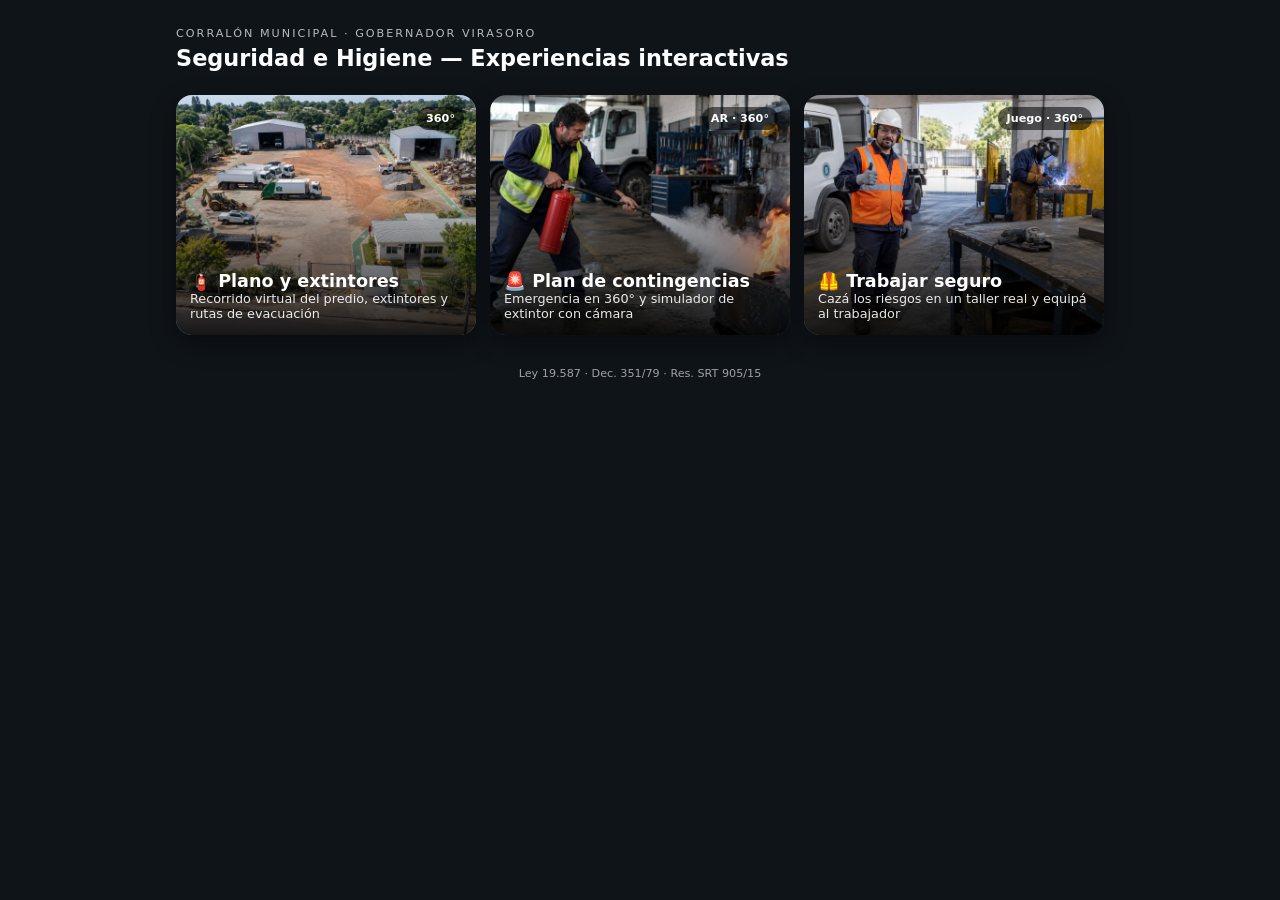
==== virasoro/index.html @ 939771e6 "Agregar experiencias interactivas 360° con QR (Corralón Municipal Virasoro) Co-Authored-By: Devin AI" ====
<!DOCTYPE html><html lang="es"><head><meta charset="UTF-8"><meta name="viewport" content="width=device-width, initial-scale=1.0">
<title>Seguridad e Higiene — Corralón Municipal Virasoro</title>
<style>*{box-sizing:border-box;margin:0;padding:0}body{font-family:'Segoe UI',system-ui,sans-serif;background:#0f1419;color:#fff}
header{padding:22px 16px 8px;max-width:960px;margin:0 auto}header small{letter-spacing:2px;text-transform:uppercase;opacity:.7;font-size:.7rem}header h1{font-size:1.4rem;margin-top:4px}
.g{display:grid;gap:14px;padding:16px;max-width:960px;margin:0 auto;grid-template-columns:repeat(auto-fit,minmax(260px,1fr))}
a.c{position:relative;display:block;height:240px;border-radius:16px;overflow:hidden;color:#fff;text-decoration:none;box-shadow:0 8px 24px rgba(0,0,0,.4)}
a.c img{width:100%;height:100%;object-fit:cover;transition:transform .6s}a.c:hover img{transform:scale(1.07)}
a.c div{position:absolute;inset:0;background:linear-gradient(transparent 35%,rgba(0,0,0,.85));display:flex;flex-direction:column;justify-content:flex-end;padding:14px}
a.c b{font-size:1.1rem}a.c span{font-size:.8rem;opacity:.9}a.c i{position:absolute;top:12px;right:12px;font-style:normal;background:rgba(0,0,0,.55);padding:5px 9px;border-radius:999px;font-size:.7rem;font-weight:700}
footer{text-align:center;font-size:.7rem;opacity:.6;padding:16px}</style></head><body>
<header><small>Corralón Municipal · Gobernador Virasoro</small><h1>Seguridad e Higiene — Experiencias interactivas</h1></header>
<div class="g">
<a class="c" href="plano/"><img src="img/plano_hero.jpg" alt=""><i>360°</i><div><b>🧯 Plano y extintores</b><span>Recorrido virtual del predio, extintores y rutas de evacuación</span></div></a>
<a class="c" href="contingencias/"><img src="img/contingencias_hero.jpg" alt=""><i>AR · 360°</i><div><b>🚨 Plan de contingencias</b><span>Emergencia en 360° y simulador de extintor con cámara</span></div></a>
<a class="c" href="trabajar-seguro/"><img src="img/seguro_hero.jpg" alt=""><i>Juego · 360°</i><div><b>🦺 Trabajar seguro</b><span>Cazá los riesgos en un taller real y equipá al trabajador</span></div></a>
</div><footer>Ley 19.587 · Dec. 351/79 · Res. SRT 905/15</footer></body></html>
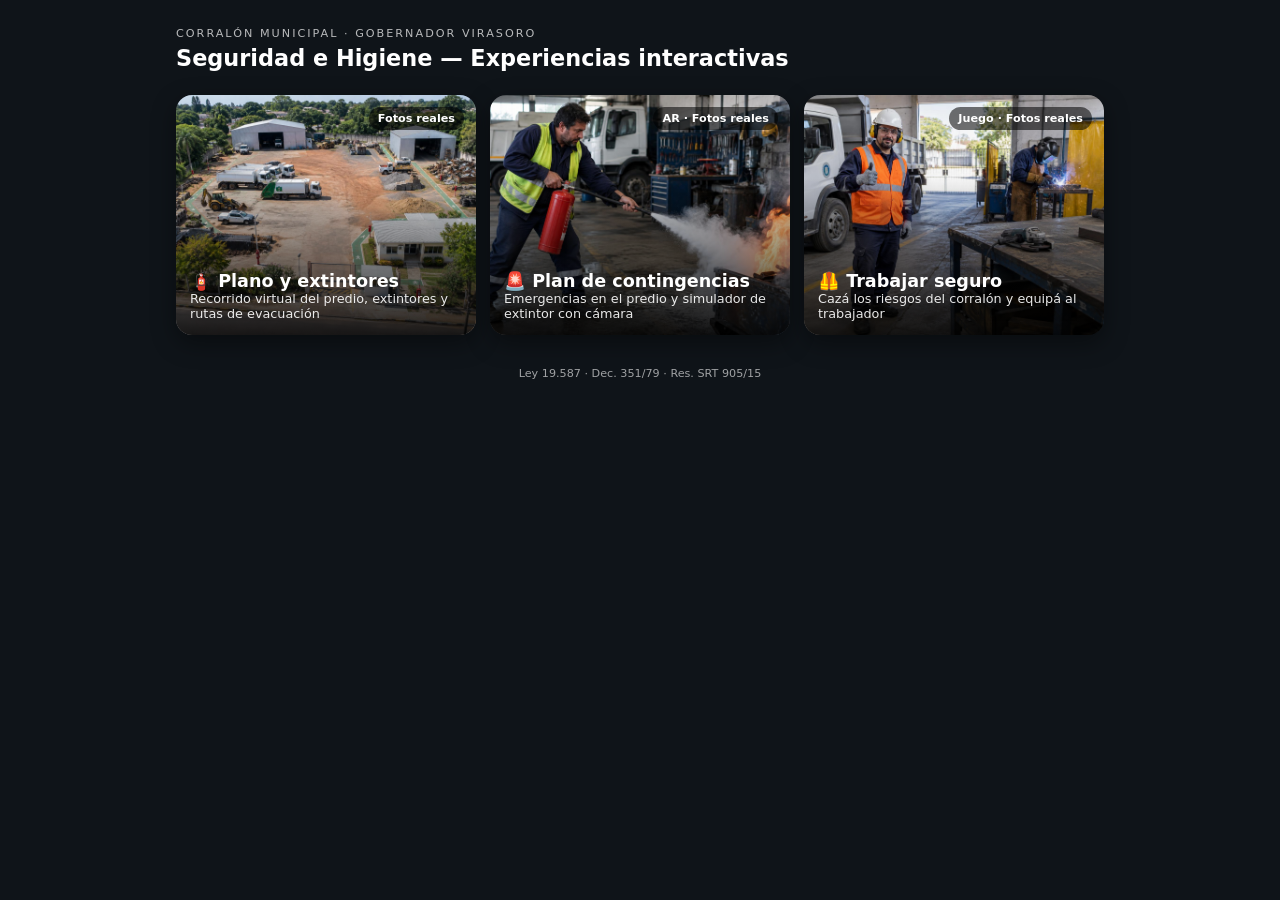
==== commit 479aca8b: "Escenas interactivas con fotos reales del corralón Co-Authored-By: Devin AI <158243242+devin-ai-inte" ====
--- a/virasoro/index.html
+++ b/virasoro/index.html
@@ -10,7 +10,7 @@
 footer{text-align:center;font-size:.7rem;opacity:.6;padding:16px}</style></head><body>
 <header><small>Corralón Municipal · Gobernador Virasoro</small><h1>Seguridad e Higiene — Experiencias interactivas</h1></header>
 <div class="g">
-<a class="c" href="plano/"><img src="img/plano_hero.jpg" alt=""><i>360°</i><div><b>🧯 Plano y extintores</b><span>Recorrido virtual del predio, extintores y rutas de evacuación</span></div></a>
-<a class="c" href="contingencias/"><img src="img/contingencias_hero.jpg" alt=""><i>AR · 360°</i><div><b>🚨 Plan de contingencias</b><span>Emergencia en 360° y simulador de extintor con cámara</span></div></a>
-<a class="c" href="trabajar-seguro/"><img src="img/seguro_hero.jpg" alt=""><i>Juego · 360°</i><div><b>🦺 Trabajar seguro</b><span>Cazá los riesgos en un taller real y equipá al trabajador</span></div></a>
+<a class="c" href="plano/"><img src="img/plano_hero.jpg" alt=""><i>Fotos reales</i><div><b>🧯 Plano y extintores</b><span>Recorrido virtual del predio, extintores y rutas de evacuación</span></div></a>
+<a class="c" href="contingencias/"><img src="img/contingencias_hero.jpg" alt=""><i>AR · Fotos reales</i><div><b>🚨 Plan de contingencias</b><span>Emergencias en el predio y simulador de extintor con cámara</span></div></a>
+<a class="c" href="trabajar-seguro/"><img src="img/seguro_hero.jpg" alt=""><i>Juego · Fotos reales</i><div><b>🦺 Trabajar seguro</b><span>Cazá los riesgos del corralón y equipá al trabajador</span></div></a>
 </div><footer>Ley 19.587 · Dec. 351/79 · Res. SRT 905/15</footer></body></html>
